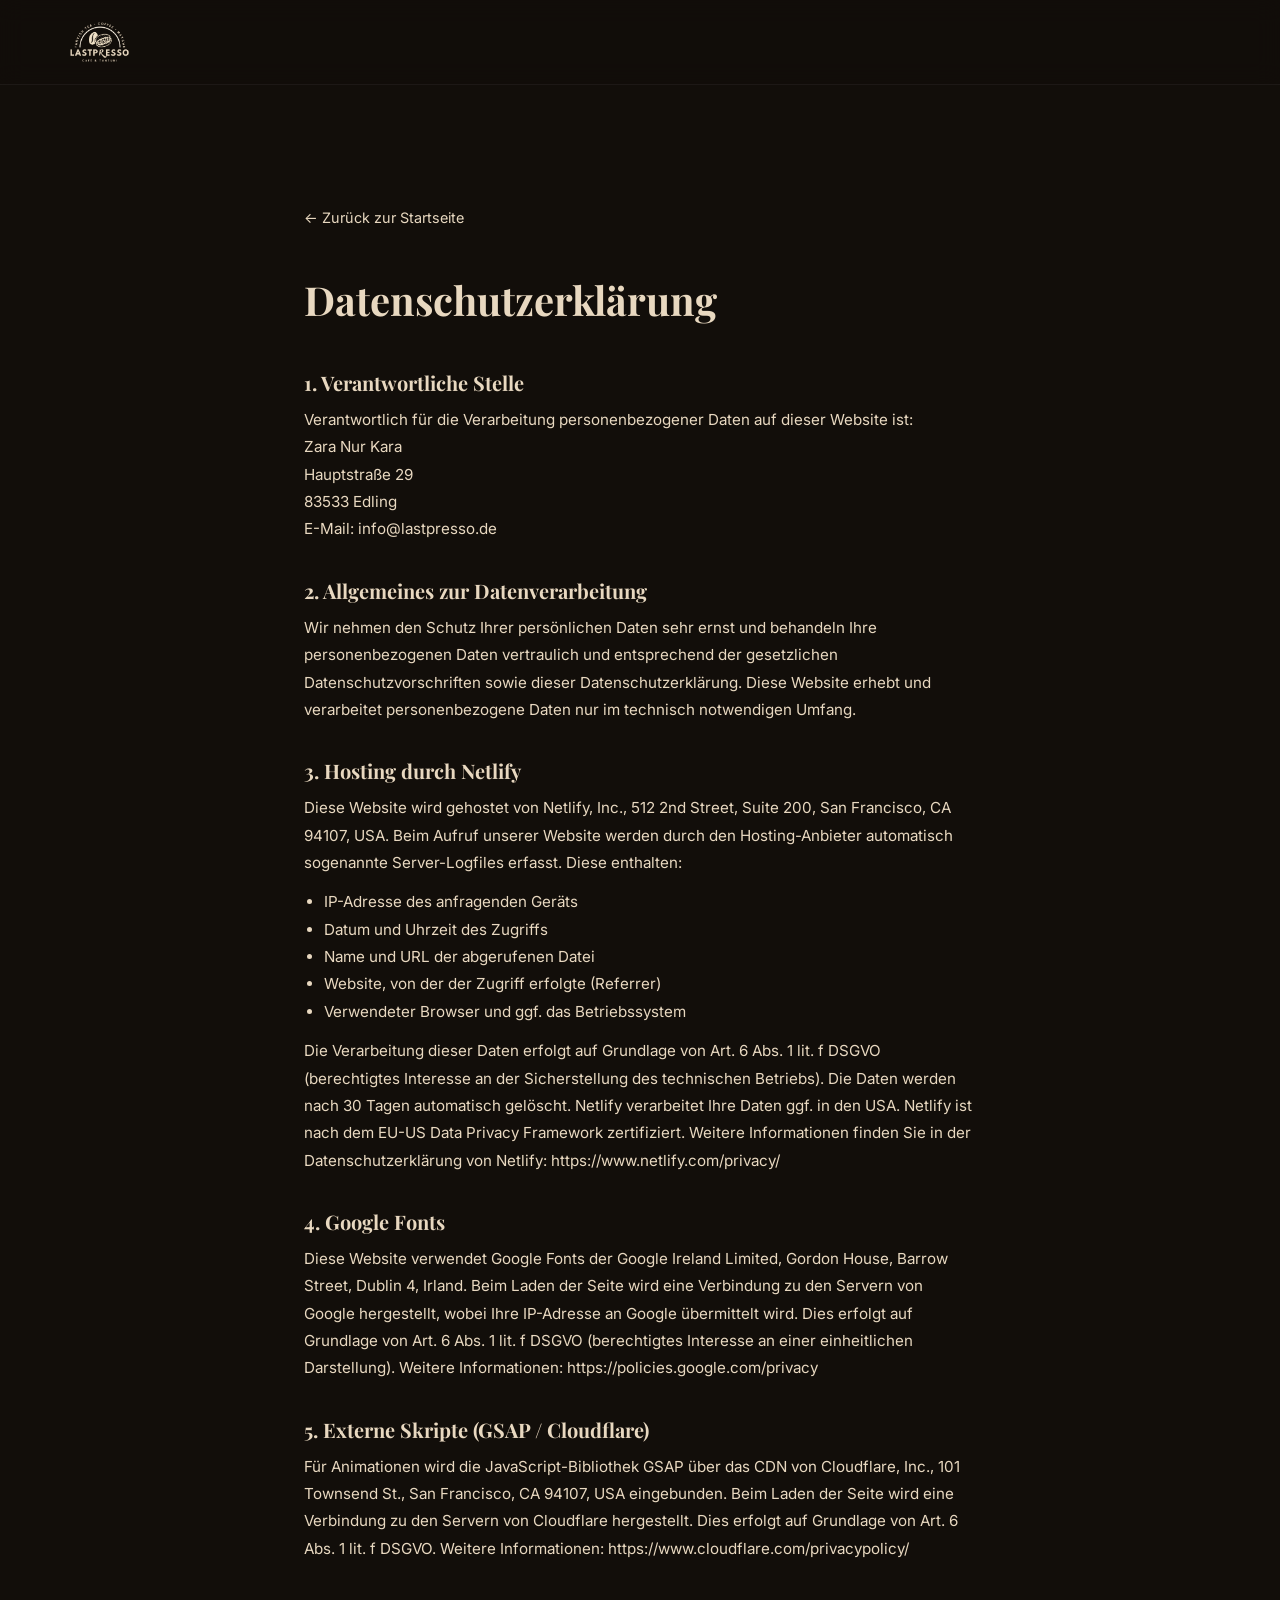
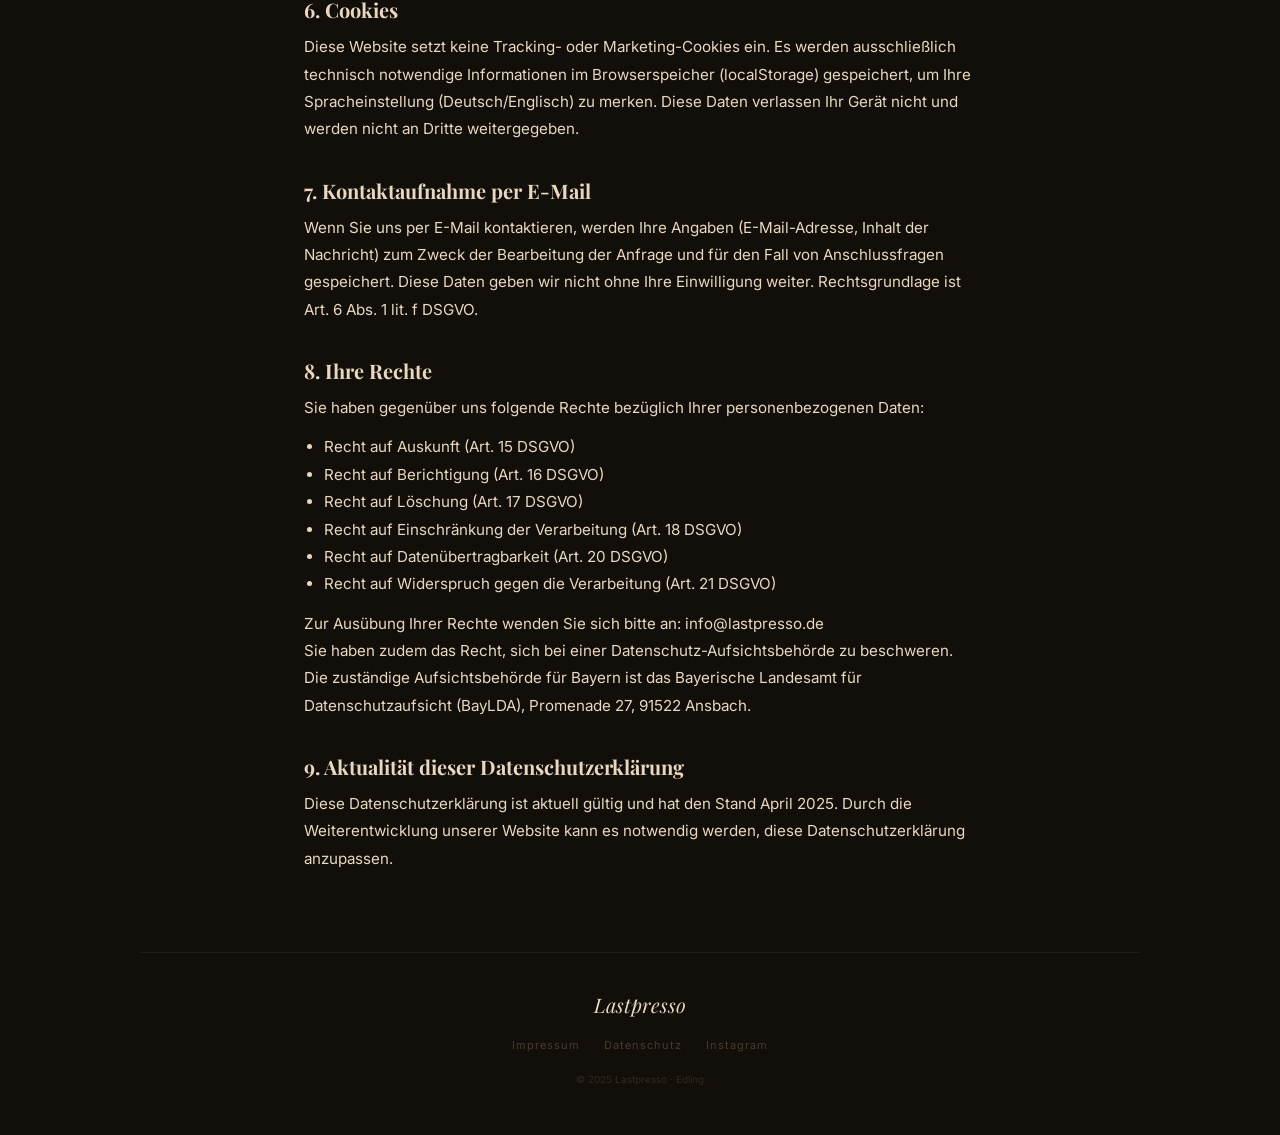
==== datenschutz.html @ 2979fe4c "feat: add Impressum and Datenschutz pages, fix footer links Adds legally required pages per § 5 TMG " ====
<!DOCTYPE html>
<html lang="de">
<head>
  <meta charset="UTF-8">
  <meta name="viewport" content="width=device-width, initial-scale=1.0">
  <meta name="robots" content="noindex, nofollow">
  <title>Datenschutz – Lastpresso</title>
  <link rel="icon" type="image/x-icon" href="assets/logo/favicon.ico">
  <link rel="preconnect" href="https://fonts.googleapis.com">
  <link rel="preconnect" href="https://fonts.gstatic.com" crossorigin>
  <link href="https://fonts.googleapis.com/css2?family=Playfair+Display:ital,wght@0,700;1,400;1,700&family=Inter:wght@400;500;600&display=swap" rel="stylesheet">
  <link rel="stylesheet" href="css/styles.css">
  <style>
    .legal-page {
      min-height: 100vh;
      padding: 120px 24px 80px;
      max-width: 720px;
      margin: 0 auto;
    }
    .legal-page h1 {
      font-family: 'Playfair Display', serif;
      font-size: 2.5rem;
      color: var(--color-cream);
      margin-bottom: 48px;
    }
    .legal-page h2 {
      font-family: 'Playfair Display', serif;
      font-size: 1.25rem;
      color: var(--color-cream);
      margin: 36px 0 12px;
    }
    .legal-page p,
    .legal-page address {
      font-family: 'Inter', sans-serif;
      font-size: 0.95rem;
      line-height: 1.8;
      color: var(--color-text-secondary);
      font-style: normal;
    }
    .legal-page ul {
      font-family: 'Inter', sans-serif;
      font-size: 0.95rem;
      line-height: 1.8;
      color: var(--color-text-secondary);
      padding-left: 20px;
      margin: 12px 0;
    }
    .legal-page a {
      color: var(--color-matcha);
      text-decoration: none;
    }
    .legal-page a:hover {
      text-decoration: underline;
    }
    .back-link {
      display: inline-block;
      margin-bottom: 48px;
      font-family: 'Inter', sans-serif;
      font-size: 0.9rem;
      color: var(--color-matcha);
      text-decoration: none;
    }
    .back-link:hover {
      text-decoration: underline;
    }
  </style>
</head>
<body>

  <nav class="nav" id="nav">
    <a class="nav-logo" href="index.html" aria-label="Lastpresso – Startseite">
      <img src="assets/logo/beige.png" alt="Lastpresso" class="nav-logo-img">
    </a>
  </nav>

  <main class="legal-page">
    <a class="back-link" href="index.html">← Zurück zur Startseite</a>

    <h1>Datenschutzerklärung</h1>

    <h2>1. Verantwortliche Stelle</h2>
    <p>Verantwortlich für die Verarbeitung personenbezogener Daten auf dieser Website ist:</p>
    <address>
      Zara Nur Kara<br>
      Hauptstraße 29<br>
      83533 Edling<br>
      E-Mail: <a href="mailto:info@lastpresso.de">info@lastpresso.de</a>
    </address>

    <h2>2. Allgemeines zur Datenverarbeitung</h2>
    <p>
      Wir nehmen den Schutz Ihrer persönlichen Daten sehr ernst und behandeln Ihre personenbezogenen
      Daten vertraulich und entsprechend der gesetzlichen Datenschutzvorschriften sowie dieser
      Datenschutzerklärung. Diese Website erhebt und verarbeitet personenbezogene Daten nur im
      technisch notwendigen Umfang.
    </p>

    <h2>3. Hosting durch Netlify</h2>
    <p>
      Diese Website wird gehostet von Netlify, Inc., 512 2nd Street, Suite 200, San Francisco,
      CA 94107, USA. Beim Aufruf unserer Website werden durch den Hosting-Anbieter automatisch
      sogenannte Server-Logfiles erfasst. Diese enthalten:
    </p>
    <ul>
      <li>IP-Adresse des anfragenden Geräts</li>
      <li>Datum und Uhrzeit des Zugriffs</li>
      <li>Name und URL der abgerufenen Datei</li>
      <li>Website, von der der Zugriff erfolgte (Referrer)</li>
      <li>Verwendeter Browser und ggf. das Betriebssystem</li>
    </ul>
    <p>
      Die Verarbeitung dieser Daten erfolgt auf Grundlage von Art. 6 Abs. 1 lit. f DSGVO
      (berechtigtes Interesse an der Sicherstellung des technischen Betriebs). Die Daten werden
      nach 30 Tagen automatisch gelöscht. Netlify verarbeitet Ihre Daten ggf. in den USA.
      Netlify ist nach dem EU-US Data Privacy Framework zertifiziert. Weitere Informationen
      finden Sie in der Datenschutzerklärung von Netlify:
      <a href="https://www.netlify.com/privacy/" target="_blank" rel="noopener noreferrer">https://www.netlify.com/privacy/</a>
    </p>

    <h2>4. Google Fonts</h2>
    <p>
      Diese Website verwendet Google Fonts der Google Ireland Limited, Gordon House, Barrow Street,
      Dublin 4, Irland. Beim Laden der Seite wird eine Verbindung zu den Servern von Google
      hergestellt, wobei Ihre IP-Adresse an Google übermittelt wird. Dies erfolgt auf Grundlage
      von Art. 6 Abs. 1 lit. f DSGVO (berechtigtes Interesse an einer einheitlichen Darstellung).
      Weitere Informationen: <a href="https://policies.google.com/privacy" target="_blank" rel="noopener noreferrer">https://policies.google.com/privacy</a>
    </p>

    <h2>5. Externe Skripte (GSAP / Cloudflare)</h2>
    <p>
      Für Animationen wird die JavaScript-Bibliothek GSAP über das CDN von Cloudflare, Inc.,
      101 Townsend St., San Francisco, CA 94107, USA eingebunden. Beim Laden der Seite wird
      eine Verbindung zu den Servern von Cloudflare hergestellt. Dies erfolgt auf Grundlage von
      Art. 6 Abs. 1 lit. f DSGVO. Weitere Informationen:
      <a href="https://www.cloudflare.com/privacypolicy/" target="_blank" rel="noopener noreferrer">https://www.cloudflare.com/privacypolicy/</a>
    </p>

    <h2>6. Cookies</h2>
    <p>
      Diese Website setzt keine Tracking- oder Marketing-Cookies ein. Es werden ausschließlich
      technisch notwendige Informationen im Browserspeicher (localStorage) gespeichert, um Ihre
      Spracheinstellung (Deutsch/Englisch) zu merken. Diese Daten verlassen Ihr Gerät nicht und
      werden nicht an Dritte weitergegeben.
    </p>

    <h2>7. Kontaktaufnahme per E-Mail</h2>
    <p>
      Wenn Sie uns per E-Mail kontaktieren, werden Ihre Angaben (E-Mail-Adresse, Inhalt der
      Nachricht) zum Zweck der Bearbeitung der Anfrage und für den Fall von Anschlussfragen
      gespeichert. Diese Daten geben wir nicht ohne Ihre Einwilligung weiter. Rechtsgrundlage
      ist Art. 6 Abs. 1 lit. f DSGVO.
    </p>

    <h2>8. Ihre Rechte</h2>
    <p>Sie haben gegenüber uns folgende Rechte bezüglich Ihrer personenbezogenen Daten:</p>
    <ul>
      <li>Recht auf Auskunft (Art. 15 DSGVO)</li>
      <li>Recht auf Berichtigung (Art. 16 DSGVO)</li>
      <li>Recht auf Löschung (Art. 17 DSGVO)</li>
      <li>Recht auf Einschränkung der Verarbeitung (Art. 18 DSGVO)</li>
      <li>Recht auf Datenübertragbarkeit (Art. 20 DSGVO)</li>
      <li>Recht auf Widerspruch gegen die Verarbeitung (Art. 21 DSGVO)</li>
    </ul>
    <p>
      Zur Ausübung Ihrer Rechte wenden Sie sich bitte an:
      <a href="mailto:info@lastpresso.de">info@lastpresso.de</a>
    </p>
    <p>
      Sie haben zudem das Recht, sich bei einer Datenschutz-Aufsichtsbehörde zu beschweren.
      Die zuständige Aufsichtsbehörde für Bayern ist das Bayerische Landesamt für Datenschutzaufsicht
      (BayLDA), Promenade 27, 91522 Ansbach.
    </p>

    <h2>9. Aktualität dieser Datenschutzerklärung</h2>
    <p>
      Diese Datenschutzerklärung ist aktuell gültig und hat den Stand April 2025. Durch die
      Weiterentwicklung unserer Website kann es notwendig werden, diese Datenschutzerklärung
      anzupassen.
    </p>
  </main>

  <footer class="footer">
    <p class="footer-logo">Lastpresso</p>
    <nav class="footer-links" aria-label="Footer Navigation">
      <a class="footer-link" href="impressum.html">Impressum</a>
      <a class="footer-link" href="datenschutz.html">Datenschutz</a>
      <a class="footer-link" href="https://instagram.com/cafelastpresso" target="_blank" rel="noopener">Instagram</a>
    </nav>
    <p class="footer-copy">© 2025 Lastpresso · Edling</p>
  </footer>

</body>
</html>
---- css/styles.css ----
/* ===== VARIABLES ===== */
:root {
  --bg: #120e0a;
  --surface: #1a1510;
  --surface-2: #221c16;
  --text-primary: #e8d8c0;
  --text-secondary: #a08878;
  --text-muted: #4a3a2a;
  --accent-green: #7ab060;
  --accent-pink: #c04060;
  --border: rgba(255, 255, 255, 0.05);
  --border-hover: rgba(255, 255, 255, 0.1);

  --font-serif: 'Playfair Display', Georgia, serif;
  --font-sans: 'Inter', system-ui, sans-serif;

  --radius-sm: 8px;
  --radius-md: 12px;
  --radius-lg: 16px;
  --radius-full: 9999px;

  --section-padding: 64px 20px;
  --max-width: 480px;
}

/* ===== RESET ===== */
*, *::before, *::after { box-sizing: border-box; margin: 0; padding: 0; }
html { scroll-behavior: smooth; }
body {
  font-family: var(--font-sans);
  background: var(--bg);
  color: var(--text-primary);
  line-height: 1.6;
  -webkit-font-smoothing: antialiased;
}
img { display: block; max-width: 100%; }
a { text-decoration: none; color: inherit; }
button { border: none; background: none; cursor: pointer; font: inherit; }

/* ===== TYPOGRAPHY ===== */
h1, h2 {
  font-family: var(--font-serif);
  font-weight: 700;
  line-height: 1.15;
}
em { font-style: italic; color: var(--accent-green); }

/* ===== PAGE WRAPPER ===== */
body > section,
body > footer {
  max-width: var(--max-width);
  margin-inline: auto;
  width: 100%;
}

/* ===== NAV ===== */
.nav {
  display: flex;
  justify-content: space-between;
  align-items: center;
  padding: 16px 20px;
  position: sticky;
  top: 0;
  z-index: 100;
  background: rgba(18, 14, 10, 0.85);
  backdrop-filter: blur(12px);
  -webkit-backdrop-filter: blur(12px);
  border-bottom: 1px solid var(--border);
  transition: background 0.3s;
}
.nav.scrolled { background: rgba(18, 14, 10, 0.97); }

.nav-logo {
  display: flex;
  align-items: center;
}

.nav-logo-img {
  height: 40px;
  width: auto;
  display: block;
}

.nav-right {
  display: flex;
  align-items: center;
  gap: 20px;
}

.nav-link {
  font-size: 12px;
  color: var(--text-muted);
  letter-spacing: 1px;
  transition: color 0.2s;
}
.nav-link:hover { color: var(--text-secondary); }

.lang-toggle {
  font-size: 11px;
  font-weight: 600;
  color: var(--accent-green);
  border: 1px solid rgba(122, 176, 96, 0.3);
  padding: 4px 10px;
  border-radius: var(--radius-full);
  letter-spacing: 1px;
  transition: background 0.2s;
}
.lang-toggle:hover { background: rgba(122, 176, 96, 0.1); }

/* ===== HERO ===== */
.hero {
  min-height: 100svh;
  display: flex;
  flex-direction: column;
  justify-content: center;
  padding: 80px 20px 48px;
  position: relative;
  overflow: hidden;
  max-width: var(--max-width);
  margin-inline: auto;
  width: 100%;
}

.hero-blob {
  position: absolute;
  border-radius: 50%;
  pointer-events: none;
}
.hero-blob--green {
  width: 320px;
  height: 320px;
  background: rgba(80, 130, 50, 0.18);
  filter: blur(70px);
  top: -80px;
  right: -80px;
}
.hero-blob--pink {
  width: 220px;
  height: 220px;
  background: rgba(200, 80, 100, 0.14);
  filter: blur(60px);
  bottom: 40px;
  left: -60px;
}

.hero-inner {
  display: flex;
  align-items: center;
  gap: 24px;
  position: relative;
  z-index: 1;
  min-height: 0;
}

.hero-text { flex: 1; }

.hero-eyebrow {
  display: flex;
  align-items: center;
  gap: 8px;
  font-size: 11px;
  color: var(--text-muted);
  letter-spacing: 1.5px;
  margin-bottom: 14px;
}
.eyebrow-dot {
  width: 6px;
  height: 6px;
  border-radius: 50%;
  background: var(--accent-green);
  flex-shrink: 0;
}

.hero-title {
  font-size: clamp(32px, 8vw, 46px);
  color: var(--text-primary);
  margin-bottom: 12px;
}

.hero-sub {
  font-size: 13px;
  color: var(--text-secondary);
  line-height: 1.7;
  margin-bottom: 24px;
  max-width: 220px;
}

.hero-cta {
  display: inline-flex;
  align-items: center;
  gap: 8px;
  padding: 11px 22px;
  border: 1px solid rgba(212, 184, 150, 0.3);
  border-radius: var(--radius-full);
  font-size: 12px;
  color: var(--text-primary);
  letter-spacing: 1px;
  background: rgba(212, 184, 150, 0.06);
  transition: background 0.2s, border-color 0.2s;
}
.hero-cta:hover {
  background: rgba(212, 184, 150, 0.12);
  border-color: rgba(212, 184, 150, 0.5);
}

/* Cup */
.cup-wrap {
  display: flex;
  flex-direction: column;
  align-items: center;
  gap: 8px;
  flex-shrink: 0;
}

.cup {
  width: 270px;
  height: 400px;
  position: relative;
  display: flex;
  align-items: center;
  justify-content: center;
  filter: drop-shadow(0 20px 40px rgba(0, 0, 0, 0.5));
}

.cup-img {
  width: 100%;
  height: 100%;
  object-fit: contain;
  will-change: transform;
  color: transparent; /* hide broken-image alt text */
}

.cup-fallback {
  position: absolute;
  inset: 0;
  background: linear-gradient(165deg, #2a3e1a 0%, #162010 100%);
  border-radius: 10px 10px 20px 20px;
  display: none;
  align-items: center;
  justify-content: center;
  border: 1px solid rgba(122, 176, 96, 0.12);
}
.cup-fallback-inner {
  width: 42px;
  height: 42px;
  border-radius: 50%;
  border: 1.5px solid rgba(212, 184, 150, 0.25);
  display: flex;
  align-items: center;
  justify-content: center;
  font-family: var(--font-serif);
  font-style: italic;
  font-size: 11px;
  color: rgba(212, 184, 150, 0.7);
}

.cup-hint {
  font-size: 9px;
  color: var(--text-muted);
  letter-spacing: 2px;
  text-align: center;
}

.hero-scroll-hint {
  display: flex;
  align-items: center;
  gap: 12px;
  font-size: 9px;
  color: var(--text-muted);
  letter-spacing: 2px;
  margin-top: 40px;
  position: relative;
  z-index: 1;
}
.scroll-line {
  flex: 1;
  height: 1px;
  background: var(--border);
}

/* ===== SHARED SECTION ===== */
.section {
  padding: var(--section-padding);
  border-top: 1px solid var(--border);
  max-width: var(--max-width);
  margin-inline: auto;
  width: 100%;
}

.section-label {
  font-size: 10px;
  letter-spacing: 3px;
  text-transform: uppercase;
  color: var(--accent-green);
  margin-bottom: 10px;
  display: flex;
  align-items: center;
  gap: 8px;
}
.section-label::before { content: '✦'; font-size: 7px; }

.section-title {
  font-size: clamp(24px, 6vw, 32px);
  color: var(--text-primary);
  margin-bottom: 16px;
}

.section-body {
  font-size: 14px;
  color: var(--text-secondary);
  line-height: 1.75;
}

/* ===== ABOUT ===== */
.about-grid {
  display: flex;
  flex-direction: column;
  gap: 12px;
  margin-top: 24px;
}

.about-stat {
  display: flex;
  align-items: center;
  gap: 16px;
  padding: 16px;
  background: var(--surface);
  border: 1px solid var(--border);
  border-radius: var(--radius-md);
  transition: border-color 0.2s;
}
.about-stat:hover { border-color: var(--border-hover); }

.stat-icon { font-size: 22px; flex-shrink: 0; }
.stat-num { font-size: 18px; font-weight: 600; color: var(--text-primary); }
.stat-label { font-size: 11px; color: var(--text-muted); margin-top: 2px; }

/* ===== MENU ===== */
.menu-card {
  margin-top: 24px;
  border: 1px solid rgba(122, 176, 96, 0.2);
  border-radius: var(--radius-lg);
  overflow: hidden;
  background: rgba(122, 176, 96, 0.04);
}

.menu-card-preview {
  height: 120px;
  background: linear-gradient(135deg, #1a2e10 0%, #2a1e14 100%);
  display: flex;
  align-items: center;
  justify-content: center;
  gap: 16px;
  padding: 16px;
}

.menu-page-thumb {
  width: 64px;
  height: 84px;
  background: rgba(255, 255, 255, 0.05);
  border-radius: 4px;
  border: 1px solid rgba(255, 255, 255, 0.08);
  display: flex;
  align-items: center;
  justify-content: center;
  font-size: 9px;
  color: var(--text-muted);
  text-align: center;
  line-height: 1.4;
}

.menu-card-body {
  padding: 16px 20px;
  display: flex;
  align-items: center;
  justify-content: space-between;
  gap: 12px;
}

.menu-card-title {
  font-size: 14px;
  font-weight: 600;
  color: var(--text-primary);
}
.menu-card-sub { font-size: 11px; color: var(--text-muted); margin-top: 2px; }

.menu-btn {
  padding: 10px 18px;
  background: var(--accent-green);
  border-radius: var(--radius-full);
  font-size: 12px;
  font-weight: 600;
  color: #0a1a06;
  white-space: nowrap;
  transition: opacity 0.2s;
  flex-shrink: 0;
}
.menu-btn:hover { opacity: 0.88; }

/* ===== SIGNATURE DRINKS ===== */
.drinks-grid {
  display: flex;
  flex-direction: column;
  gap: 12px;
  margin-top: 24px;
}

.drink-item {
  display: flex;
  align-items: center;
  gap: 16px;
  padding: 16px;
  background: var(--surface);
  border: 1px solid var(--border);
  border-radius: var(--radius-md);
  transition: border-color 0.2s;
}
.drink-item:hover { border-color: var(--border-hover); }

.drink-color {
  width: 44px;
  height: 44px;
  border-radius: 50%;
  flex-shrink: 0;
}
.drink-color--matcha { background: linear-gradient(135deg, #4a8a3a, #7ab060); }
.drink-color--strawberry { background: linear-gradient(135deg, #c04060, #e07090); }
.drink-color--brown { background: linear-gradient(135deg, #8a5a2a, #c4944a); }

.drink-name { font-size: 14px; font-weight: 600; color: var(--text-primary); }
.drink-desc { font-size: 11px; color: var(--text-muted); margin-top: 3px; }
.drink-price { margin-left: auto; font-size: 14px; color: var(--text-primary); font-weight: 500; flex-shrink: 0; }

/* ===== HOURS & LOCATION ===== */
.hours-grid {
  display: grid;
  grid-template-columns: 1fr 1fr;
  gap: 12px;
  margin-top: 24px;
}

.hours-card {
  padding: 18px 16px;
  background: var(--surface);
  border: 1px solid var(--border);
  border-radius: var(--radius-md);
}

.hours-day {
  font-size: 10px;
  color: var(--text-muted);
  letter-spacing: 1px;
  text-transform: uppercase;
  margin-bottom: 6px;
}
.hours-time {
  font-size: 16px;
  font-weight: 600;
  color: var(--text-primary);
}
.hours-card--closed {
  opacity: 0.5;
}
.hours-time--closed {
  font-size: 13px;
  font-weight: 400;
  color: var(--text-muted);
}

.map-container { margin-top: 20px; }
.map-iframe {
  width: 100%;
  height: 200px;
  border: none;
  border-radius: var(--radius-md);
  filter: grayscale(0.7) invert(0.9) hue-rotate(180deg);
}
.map-address {
  margin-top: 10px;
  font-size: 12px;
  color: var(--text-muted);
  text-align: center;
}

/* ===== TESTIMONIALS ===== */
.google-badge {
  margin-top: 24px;
  padding: 16px 20px;
  display: flex;
  align-items: center;
  justify-content: space-between;
  border: 1px solid var(--border);
  border-radius: var(--radius-md);
  background: var(--surface);
}

.google-rating {
  font-size: 22px;
  font-weight: 700;
  color: var(--text-primary);
}
.google-sub {
  font-size: 11px;
  color: var(--text-muted);
  margin-top: 2px;
}
.google-logo {
  font-size: 16px;
  font-weight: 700;
  letter-spacing: 0.5px;
}

.testimonials-grid {
  display: flex;
  flex-direction: column;
  gap: 14px;
  margin-top: 16px;
}

.testimonial-card {
  padding: 18px;
  background: var(--surface);
  border: 1px solid var(--border);
  border-radius: var(--radius-lg);
  transition: border-color 0.2s;
}
.testimonial-card:hover { border-color: var(--border-hover); }

.t-header {
  display: flex;
  align-items: center;
  gap: 12px;
  margin-bottom: 12px;
}

.t-avatar {
  width: 36px;
  height: 36px;
  border-radius: 50%;
  background: var(--avatar-bg, #4a5a3a);
  display: flex;
  align-items: center;
  justify-content: center;
  font-size: 14px;
  font-weight: 700;
  color: #fff;
  flex-shrink: 0;
}

.t-name { font-size: 13px; font-weight: 600; color: var(--text-primary); }
.t-stars { font-size: 11px; color: #f0a030; margin-top: 2px; }
.t-source { margin-left: auto; font-size: 10px; color: var(--text-muted); }
.t-time { font-size: 11px; color: var(--text-muted); margin-bottom: 6px; }

.t-text {
  font-size: 13px;
  color: var(--text-secondary);
  line-height: 1.65;
  font-style: italic;
}
.t-text::before { content: '"'; }
.t-text::after { content: '"'; }

/* ===== INSTAGRAM ===== */
.insta-grid {
  display: grid;
  grid-template-columns: repeat(3, 1fr);
  gap: 8px;
  margin-top: 24px;
}

.insta-item {
  display: block;
  aspect-ratio: 1;
  overflow: hidden;
  border-radius: var(--radius-md);
}

.insta-item img {
  width: 100%;
  height: 100%;
  object-fit: cover;
  transition: transform 0.3s ease;
}

.insta-item:hover img {
  transform: scale(1.04);
}

.insta-handle {
  display: block;
  margin-top: 16px;
  text-align: center;
  font-size: 13px;
  color: var(--text-muted);
  transition: color 0.2s;
}
.insta-handle:hover { color: var(--text-secondary); }

/* ===== FOOTER ===== */
.footer {
  padding: 36px 20px 48px;
  border-top: 1px solid var(--border);
  text-align: center;
  max-width: var(--max-width);
  margin-inline: auto;
  width: 100%;
}

.footer-logo {
  font-family: var(--font-serif);
  font-style: italic;
  font-size: 20px;
  color: var(--text-primary);
  margin-bottom: 16px;
}

.footer-links {
  display: flex;
  justify-content: center;
  gap: 24px;
  margin-bottom: 16px;
  flex-wrap: wrap;
}

.footer-link {
  font-size: 11px;
  color: var(--text-muted);
  letter-spacing: 1px;
  transition: color 0.2s;
}
.footer-link:hover { color: var(--text-secondary); }

.footer-copy {
  font-size: 10px;
  color: var(--text-muted);
  opacity: 0.6;
}

/* ===== RESPONSIVE ===== */

/* Tablet: 540px+ */
@media (min-width: 540px) {
  :root { --max-width: 540px; }

  .hero-title { font-size: 52px; }
  /* Cup bleibt bei Mobilgröße – Viewport zu schmal für Größenzunahme */
  .cup { width: 200px; height: 296px; }

  .about-grid { display: grid; grid-template-columns: 1fr 1fr; }
  .about-stat:last-child { grid-column: 1 / -1; }

  .testimonials-grid { display: grid; grid-template-columns: 1fr 1fr; }
  .testimonial-card:last-child { grid-column: 1 / -1; }
}

/* Tablet groß: 700px+ */
@media (min-width: 700px) {
  :root {
    --max-width: 680px;
    --section-padding: 72px 32px;
  }

  .nav { padding: 18px 32px; }

  .hero { padding: 100px 32px 60px; }
  .hero-title { font-size: 48px; }
  .cup { width: 260px; height: 385px; }
  .hero-inner { gap: 36px; }

  /* Drinks: 2 columns at tablet */
  .drinks-grid {
    display: grid;
    grid-template-columns: 1fr 1fr;
  }
}

/* Desktop: 900px+ */
@media (min-width: 900px) {
  :root {
    --max-width: 820px;
    --section-padding: 88px 48px;
  }

  .nav { padding: 20px 48px; }

  .hero {
    padding: 120px 48px 72px;
    min-height: 100svh;
  }
  .hero-title { font-size: 72px; }
  .hero-sub { font-size: 15px; max-width: 340px; }
  .cup { width: 310px; height: 459px; }
  .hero-inner { gap: 56px; }

  /* About: 3 columns */
  .about-grid { grid-template-columns: 1fr 1fr 1fr; }
  .about-stat:last-child { grid-column: auto; }

  /* Drinks: 3 per row */
  .drinks-grid {
    display: grid;
    grid-template-columns: 1fr 1fr 1fr;
  }

  /* Testimonials: 3 columns */
  .testimonials-grid { grid-template-columns: 1fr 1fr 1fr; }
  .testimonial-card:last-child { grid-column: auto; }

  /* Map taller */
  .map-iframe { height: 280px; }
}

/* Desktop groß: 1200px+ */
@media (min-width: 1200px) {
  :root {
    --max-width: 1000px;
    --section-padding: 100px 60px;
  }

  .nav { padding: 22px 60px; }

  .hero { padding: 140px 60px 80px; }
  .hero-title { font-size: 84px; }
  .cup { width: 420px; height: 622px; }
  .hero-inner { gap: 64px; }
}

/* Sehr kleines Gerät: max 360px */
@media (max-width: 360px) {
  .nav { padding: 14px; }
  .nav-right { gap: 12px; }
  .nav-link { display: none; }
  .hero { padding: 70px 14px 36px; }
  .hero-title { font-size: 28px; }
  .cup { width: 150px; height: 222px; }
}

/* Bewegungsreduktion */
@media (prefers-reduced-motion: reduce) {
  .cup-img { will-change: auto; }
  html { scroll-behavior: auto; }
}
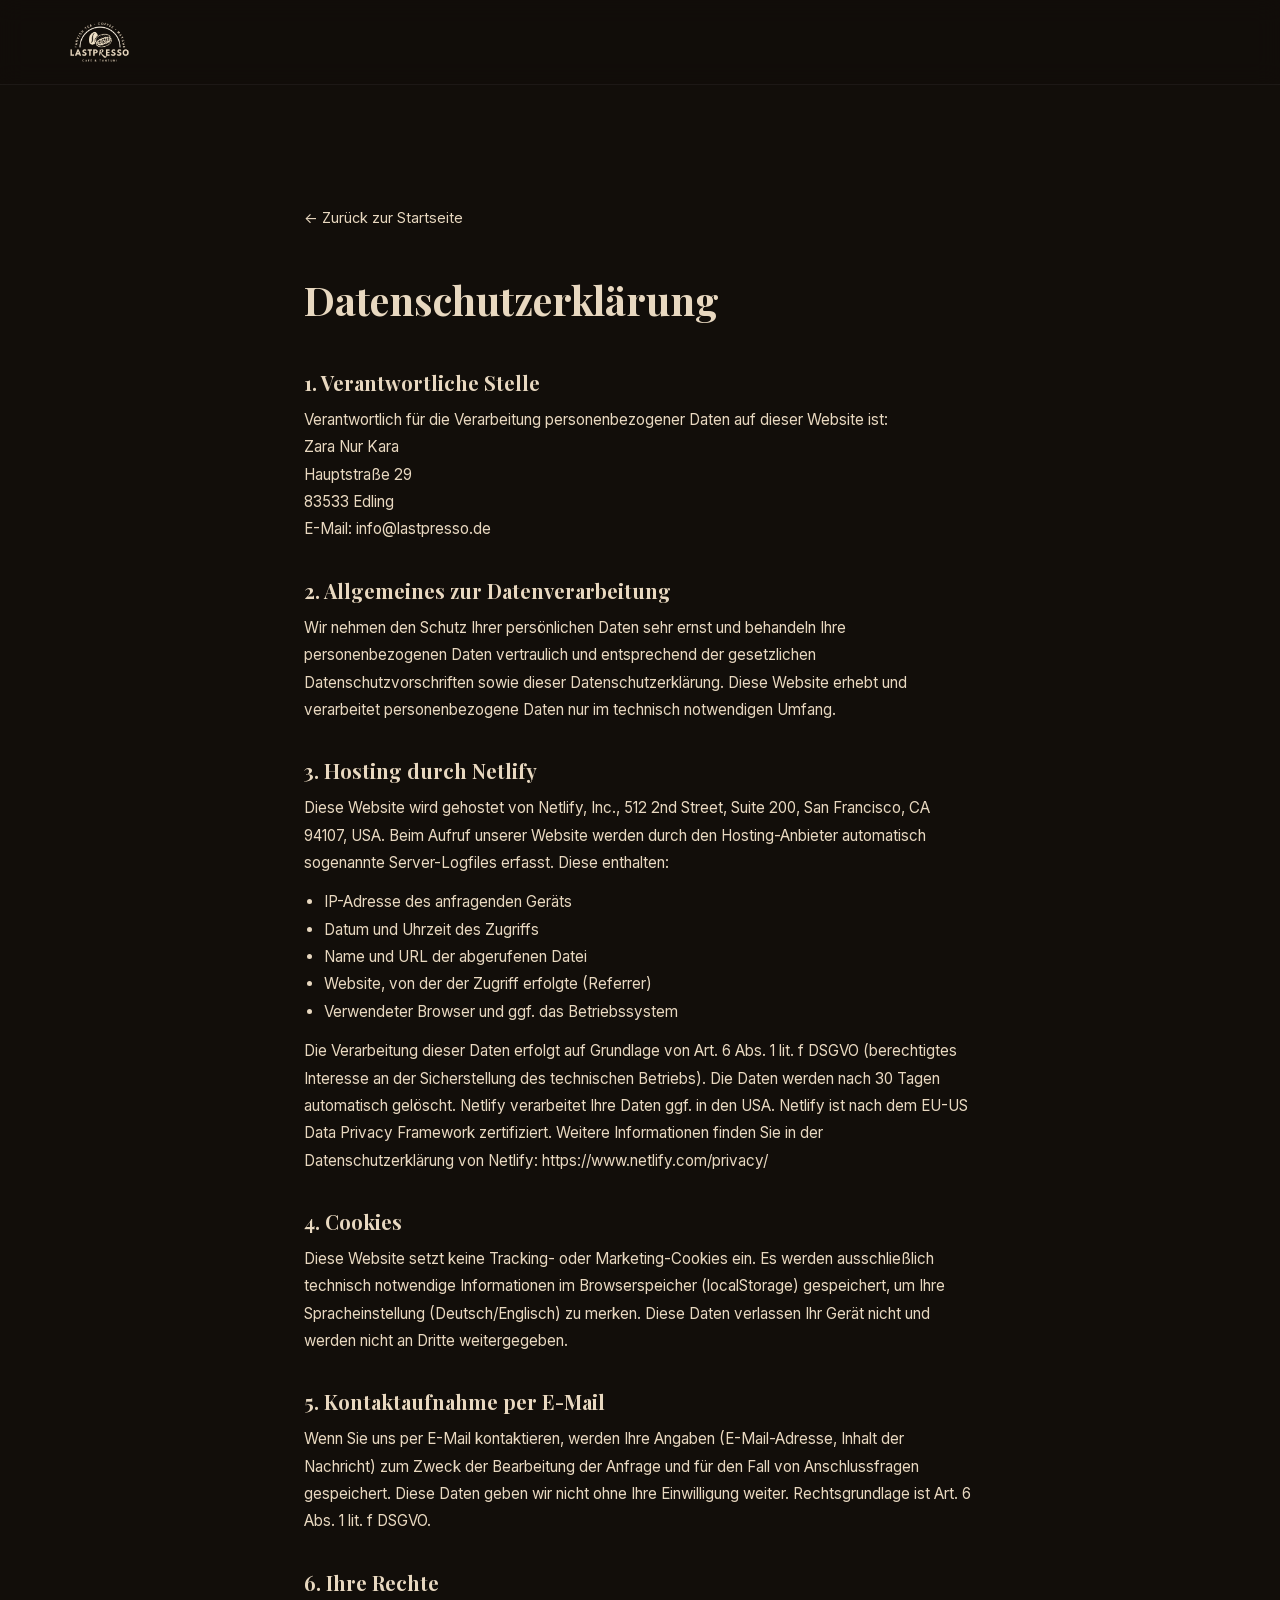
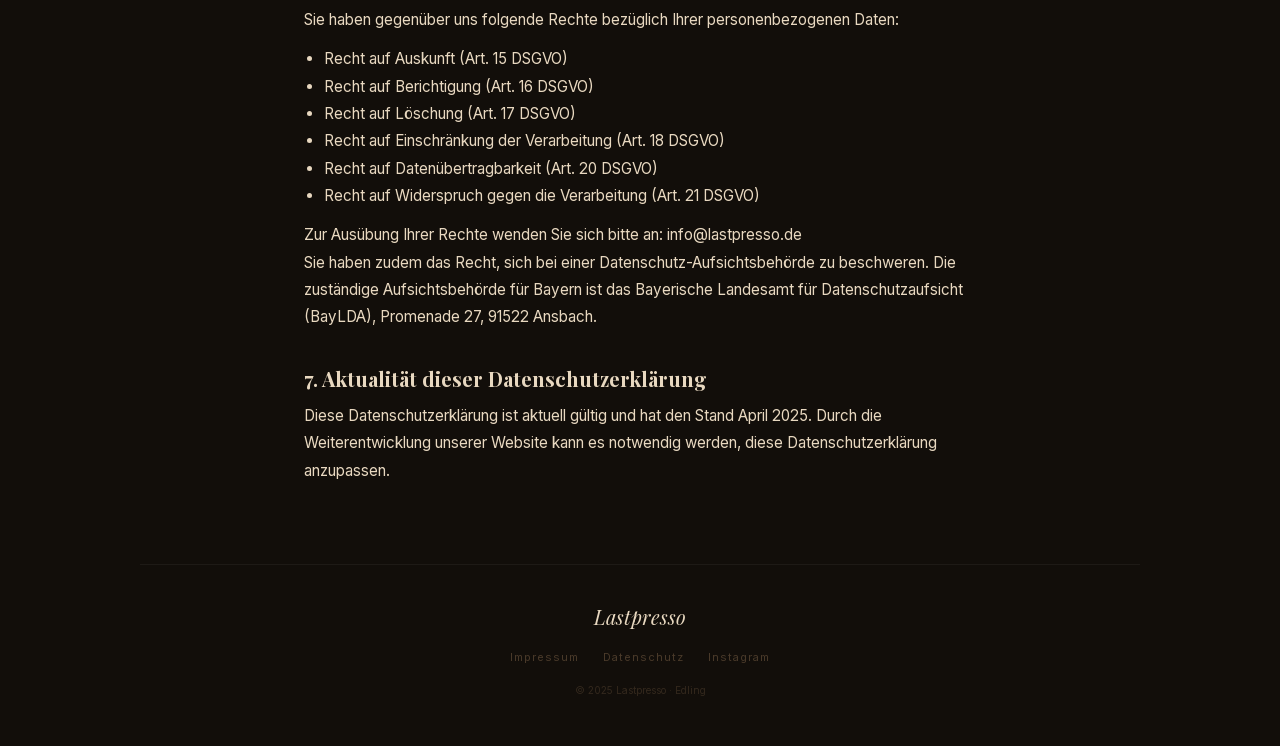
==== commit 8e296225: "feat: self-host fonts and GSAP to eliminate external requests Downloads Inter, Playfair Display, and" ====
--- a/datenschutz.html
+++ b/datenschutz.html
@@ -6,9 +6,6 @@
   <meta name="robots" content="noindex, nofollow">
   <title>Datenschutz – Lastpresso</title>
   <link rel="icon" type="image/x-icon" href="assets/logo/favicon.ico">
-  <link rel="preconnect" href="https://fonts.googleapis.com">
-  <link rel="preconnect" href="https://fonts.gstatic.com" crossorigin>
-  <link href="https://fonts.googleapis.com/css2?family=Playfair+Display:ital,wght@0,700;1,400;1,700&family=Inter:wght@400;500;600&display=swap" rel="stylesheet">
   <link rel="stylesheet" href="css/styles.css">
   <style>
     .legal-page {
@@ -117,25 +114,7 @@
       <a href="https://www.netlify.com/privacy/" target="_blank" rel="noopener noreferrer">https://www.netlify.com/privacy/</a>
     </p>
 
-    <h2>4. Google Fonts</h2>
-    <p>
-      Diese Website verwendet Google Fonts der Google Ireland Limited, Gordon House, Barrow Street,
-      Dublin 4, Irland. Beim Laden der Seite wird eine Verbindung zu den Servern von Google
-      hergestellt, wobei Ihre IP-Adresse an Google übermittelt wird. Dies erfolgt auf Grundlage
-      von Art. 6 Abs. 1 lit. f DSGVO (berechtigtes Interesse an einer einheitlichen Darstellung).
-      Weitere Informationen: <a href="https://policies.google.com/privacy" target="_blank" rel="noopener noreferrer">https://policies.google.com/privacy</a>
-    </p>
-
-    <h2>5. Externe Skripte (GSAP / Cloudflare)</h2>
-    <p>
-      Für Animationen wird die JavaScript-Bibliothek GSAP über das CDN von Cloudflare, Inc.,
-      101 Townsend St., San Francisco, CA 94107, USA eingebunden. Beim Laden der Seite wird
-      eine Verbindung zu den Servern von Cloudflare hergestellt. Dies erfolgt auf Grundlage von
-      Art. 6 Abs. 1 lit. f DSGVO. Weitere Informationen:
-      <a href="https://www.cloudflare.com/privacypolicy/" target="_blank" rel="noopener noreferrer">https://www.cloudflare.com/privacypolicy/</a>
-    </p>
-
-    <h2>6. Cookies</h2>
+    <h2>4. Cookies</h2>
     <p>
       Diese Website setzt keine Tracking- oder Marketing-Cookies ein. Es werden ausschließlich
       technisch notwendige Informationen im Browserspeicher (localStorage) gespeichert, um Ihre
@@ -143,7 +122,7 @@
       werden nicht an Dritte weitergegeben.
     </p>
 
-    <h2>7. Kontaktaufnahme per E-Mail</h2>
+    <h2>5. Kontaktaufnahme per E-Mail</h2>
     <p>
       Wenn Sie uns per E-Mail kontaktieren, werden Ihre Angaben (E-Mail-Adresse, Inhalt der
       Nachricht) zum Zweck der Bearbeitung der Anfrage und für den Fall von Anschlussfragen
@@ -151,7 +130,7 @@
       ist Art. 6 Abs. 1 lit. f DSGVO.
     </p>
 
-    <h2>8. Ihre Rechte</h2>
+    <h2>6. Ihre Rechte</h2>
     <p>Sie haben gegenüber uns folgende Rechte bezüglich Ihrer personenbezogenen Daten:</p>
     <ul>
       <li>Recht auf Auskunft (Art. 15 DSGVO)</li>
@@ -171,7 +150,7 @@
       (BayLDA), Promenade 27, 91522 Ansbach.
     </p>
 
-    <h2>9. Aktualität dieser Datenschutzerklärung</h2>
+    <h2>7. Aktualität dieser Datenschutzerklärung</h2>
     <p>
       Diese Datenschutzerklärung ist aktuell gültig und hat den Stand April 2025. Durch die
       Weiterentwicklung unserer Website kann es notwendig werden, diese Datenschutzerklärung
--- a/css/styles.css
+++ b/css/styles.css
@@ -1,3 +1,28 @@
+/* ===== LOCAL FONTS ===== */
+@font-face {
+  font-family: 'Inter';
+  font-style: normal;
+  font-weight: 400 600;
+  font-display: swap;
+  src: url('../assets/fonts/inter.woff2') format('woff2');
+}
+
+@font-face {
+  font-family: 'Playfair Display';
+  font-style: italic;
+  font-weight: 400 700;
+  font-display: swap;
+  src: url('../assets/fonts/playfair-display-italic.woff2') format('woff2');
+}
+
+@font-face {
+  font-family: 'Playfair Display';
+  font-style: normal;
+  font-weight: 700;
+  font-display: swap;
+  src: url('../assets/fonts/playfair-display-700.woff') format('woff');
+}
+
 /* ===== VARIABLES ===== */
 :root {
   --bg: #120e0a;
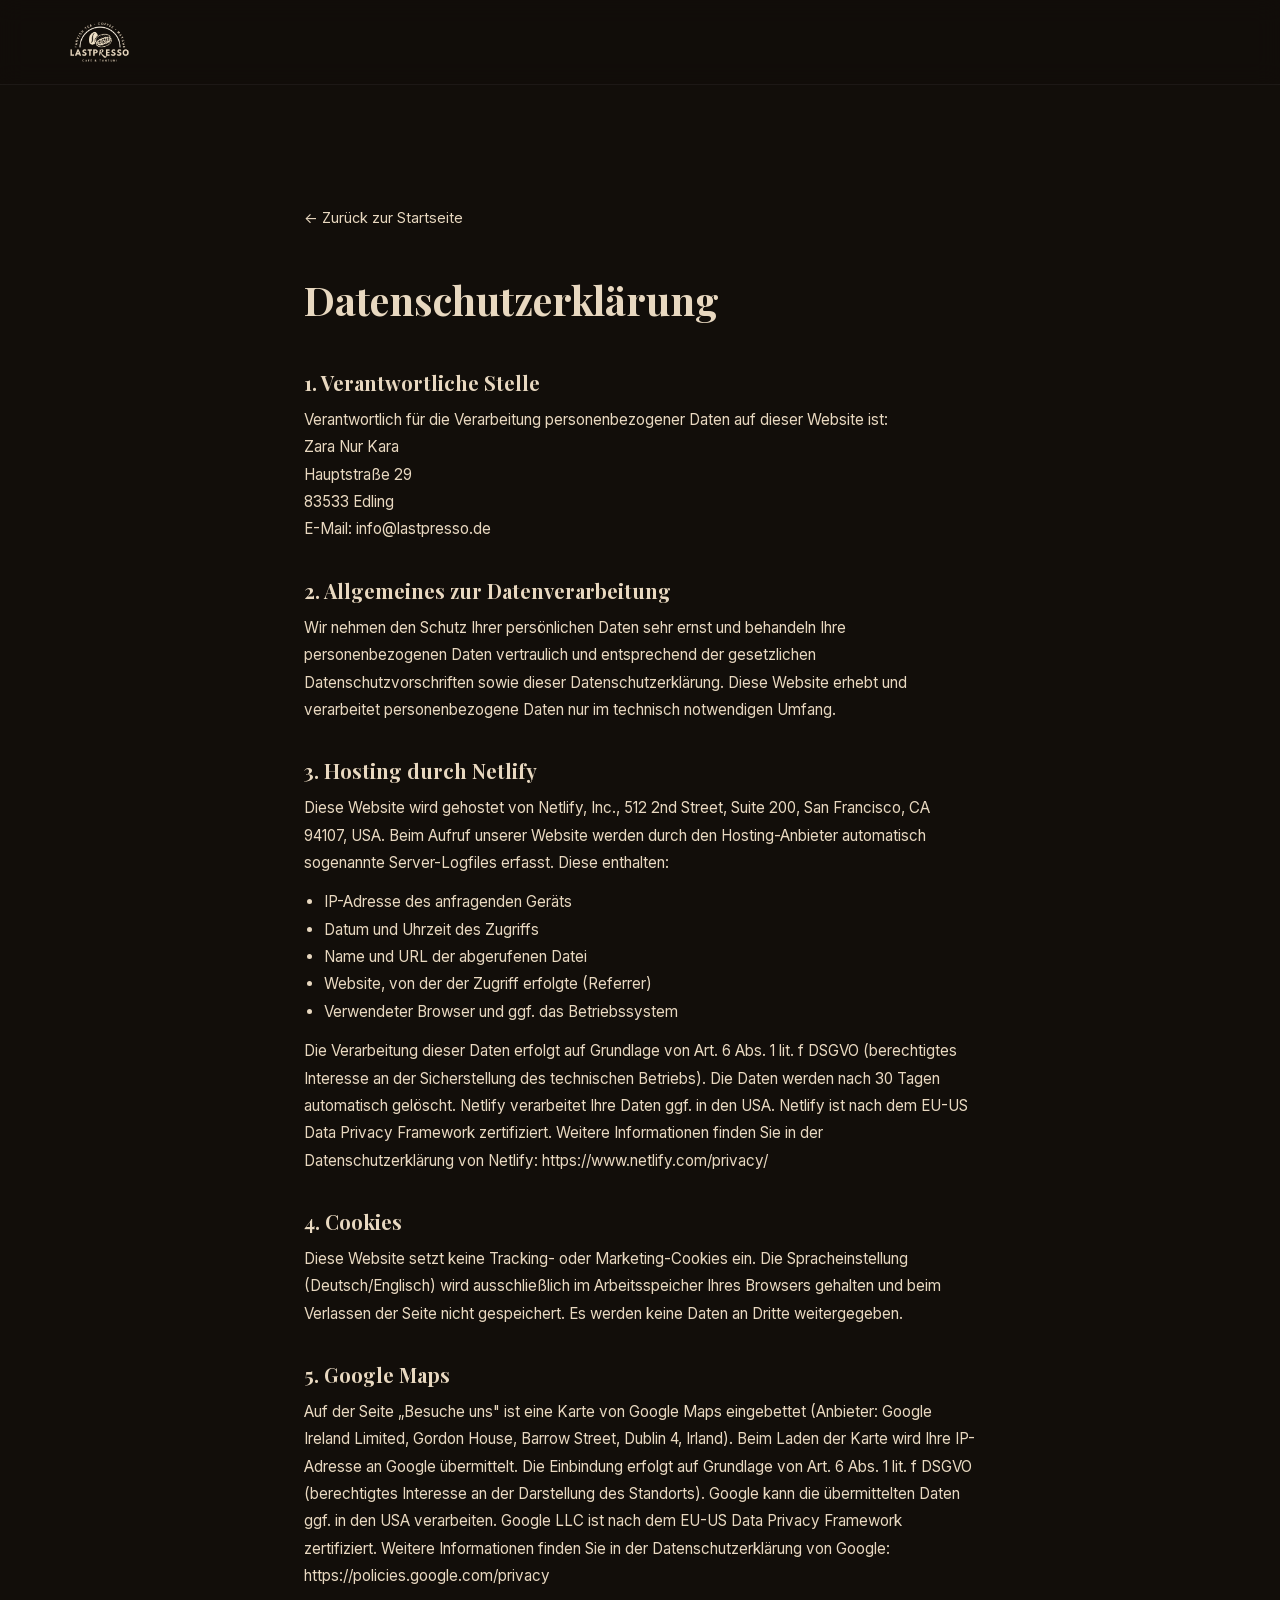
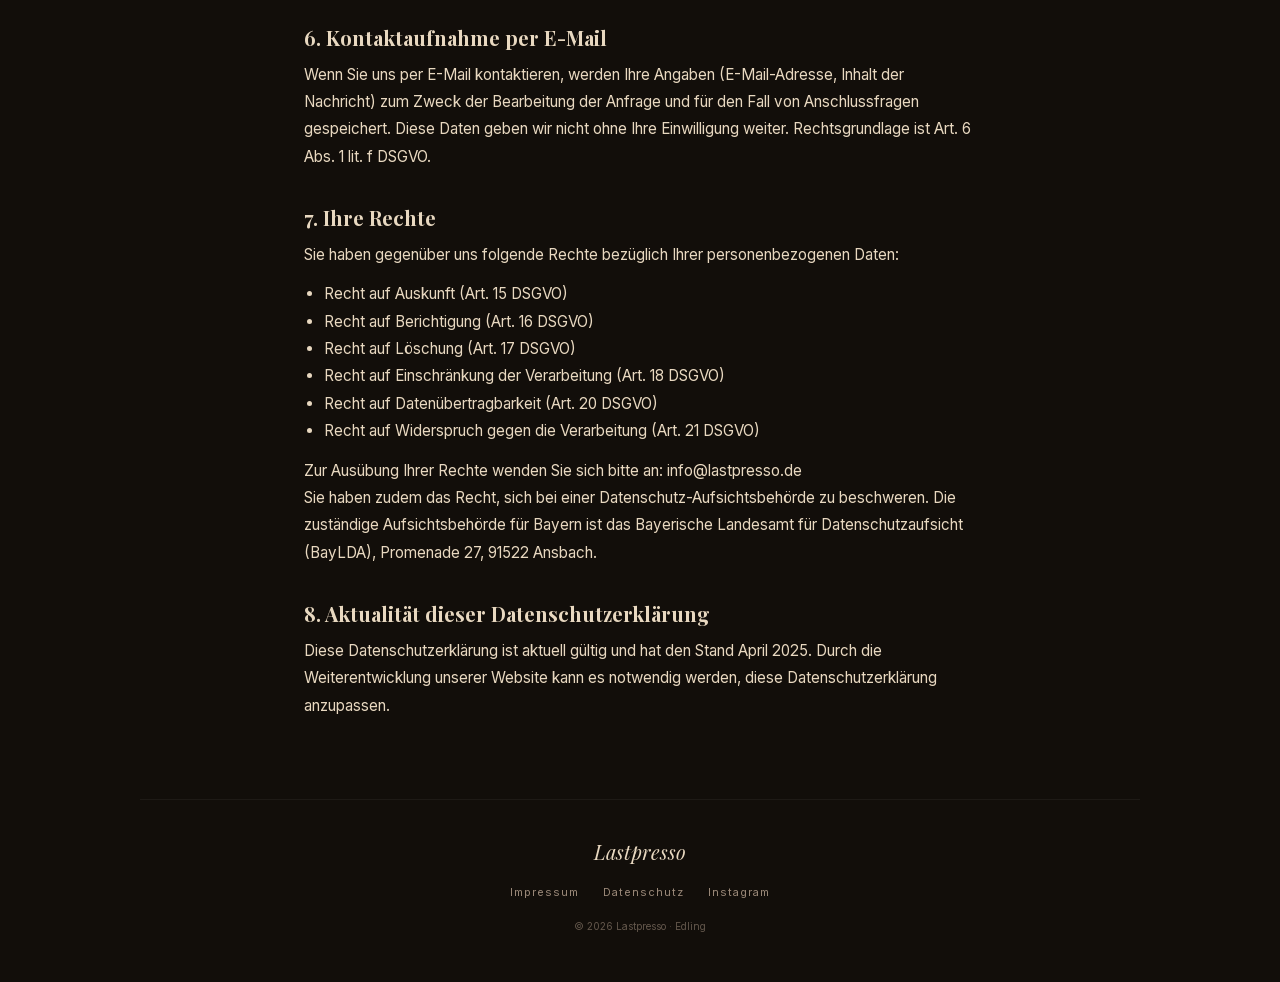
==== commit 0325e066: "fix: technical and legal audit corrections - favicon: reference existing beige.png instead of missin" ====
--- a/datenschutz.html
+++ b/datenschutz.html
@@ -5,7 +5,7 @@
   <meta name="viewport" content="width=device-width, initial-scale=1.0">
   <meta name="robots" content="noindex, nofollow">
   <title>Datenschutz – Lastpresso</title>
-  <link rel="icon" type="image/x-icon" href="assets/logo/favicon.ico">
+  <link rel="icon" type="image/png" href="assets/logo/beige.png">
   <link rel="stylesheet" href="css/styles.css">
   <style>
     .legal-page {
@@ -116,13 +116,24 @@
 
     <h2>4. Cookies</h2>
     <p>
-      Diese Website setzt keine Tracking- oder Marketing-Cookies ein. Es werden ausschließlich
-      technisch notwendige Informationen im Browserspeicher (localStorage) gespeichert, um Ihre
-      Spracheinstellung (Deutsch/Englisch) zu merken. Diese Daten verlassen Ihr Gerät nicht und
-      werden nicht an Dritte weitergegeben.
+      Diese Website setzt keine Tracking- oder Marketing-Cookies ein. Die Spracheinstellung
+      (Deutsch/Englisch) wird ausschließlich im Arbeitsspeicher Ihres Browsers gehalten und
+      beim Verlassen der Seite nicht gespeichert. Es werden keine Daten an Dritte weitergegeben.
     </p>
 
-    <h2>5. Kontaktaufnahme per E-Mail</h2>
+    <h2>5. Google Maps</h2>
+    <p>
+      Auf der Seite „Besuche uns" ist eine Karte von Google Maps eingebettet (Anbieter: Google
+      Ireland Limited, Gordon House, Barrow Street, Dublin 4, Irland). Beim Laden der Karte
+      wird Ihre IP-Adresse an Google übermittelt. Die Einbindung erfolgt auf Grundlage von
+      Art. 6 Abs. 1 lit. f DSGVO (berechtigtes Interesse an der Darstellung des Standorts).
+      Google kann die übermittelten Daten ggf. in den USA verarbeiten. Google LLC ist nach dem
+      EU-US Data Privacy Framework zertifiziert. Weitere Informationen finden Sie in der
+      Datenschutzerklärung von Google:
+      <a href="https://policies.google.com/privacy" target="_blank" rel="noopener noreferrer">https://policies.google.com/privacy</a>
+    </p>
+
+    <h2>6. Kontaktaufnahme per E-Mail</h2>
     <p>
       Wenn Sie uns per E-Mail kontaktieren, werden Ihre Angaben (E-Mail-Adresse, Inhalt der
       Nachricht) zum Zweck der Bearbeitung der Anfrage und für den Fall von Anschlussfragen
@@ -130,7 +141,7 @@
       ist Art. 6 Abs. 1 lit. f DSGVO.
     </p>
 
-    <h2>6. Ihre Rechte</h2>
+    <h2>7. Ihre Rechte</h2>
     <p>Sie haben gegenüber uns folgende Rechte bezüglich Ihrer personenbezogenen Daten:</p>
     <ul>
       <li>Recht auf Auskunft (Art. 15 DSGVO)</li>
@@ -150,7 +161,7 @@
       (BayLDA), Promenade 27, 91522 Ansbach.
     </p>
 
-    <h2>7. Aktualität dieser Datenschutzerklärung</h2>
+    <h2>8. Aktualität dieser Datenschutzerklärung</h2>
     <p>
       Diese Datenschutzerklärung ist aktuell gültig und hat den Stand April 2025. Durch die
       Weiterentwicklung unserer Website kann es notwendig werden, diese Datenschutzerklärung
@@ -165,7 +176,7 @@
       <a class="footer-link" href="datenschutz.html">Datenschutz</a>
       <a class="footer-link" href="https://instagram.com/cafelastpresso" target="_blank" rel="noopener">Instagram</a>
     </nav>
-    <p class="footer-copy">© 2025 Lastpresso · Edling</p>
+    <p class="footer-copy">© 2026 Lastpresso · Edling</p>
   </footer>
 
 </body>
--- a/css/styles.css
+++ b/css/styles.css
@@ -30,7 +30,7 @@
   --surface-2: #221c16;
   --text-primary: #e8d8c0;
   --text-secondary: #a08878;
-  --text-muted: #4a3a2a;
+  --text-muted: #9a8878;
   --accent-green: #7ab060;
   --accent-pink: #c04060;
   --border: rgba(255, 255, 255, 0.05);
@@ -138,7 +138,7 @@
   display: flex;
   flex-direction: column;
   justify-content: center;
-  padding: 80px 20px 48px;
+  padding: 48px 20px 48px;
   position: relative;
   overflow: hidden;
   max-width: var(--max-width);
@@ -177,7 +177,7 @@
   min-height: 0;
 }
 
-.hero-text { flex: 1; }
+.hero-text { flex: 1; position: relative; z-index: 1; }
 
 .hero-eyebrow {
   display: flex;
@@ -234,12 +234,19 @@
   flex-direction: column;
   align-items: center;
   gap: 8px;
-  flex-shrink: 0;
+  /* Mobile: absolut im Hintergrund */
+  position: absolute;
+  right: -40px;
+  top: 50%;
+  transform: translateY(-50%);
+  opacity: 0.18;
+  pointer-events: none;
+  z-index: 0;
 }
 
 .cup {
-  width: 270px;
-  height: 400px;
+  width: 320px;
+  height: 475px;
   position: relative;
   display: flex;
   align-items: center;
@@ -280,6 +287,7 @@
 }
 
 .cup-hint {
+  display: none; /* versteckt auf Mobile (Cup ist im Hintergrund) */
   font-size: 9px;
   color: var(--text-muted);
   letter-spacing: 2px;
@@ -382,16 +390,16 @@
 .menu-page-thumb {
   width: 64px;
   height: 84px;
-  background: rgba(255, 255, 255, 0.05);
   border-radius: 4px;
   border: 1px solid rgba(255, 255, 255, 0.08);
-  display: flex;
-  align-items: center;
-  justify-content: center;
-  font-size: 9px;
-  color: var(--text-muted);
-  text-align: center;
-  line-height: 1.4;
+  overflow: hidden;
+}
+
+.menu-page-thumb img {
+  width: 100%;
+  height: 100%;
+  object-fit: cover;
+  display: block;
 }
 
 .menu-card-body {
@@ -451,8 +459,10 @@
 .drink-color--matcha { background: linear-gradient(135deg, #4a8a3a, #7ab060); }
 .drink-color--strawberry { background: linear-gradient(135deg, #c04060, #e07090); }
 .drink-color--brown { background: linear-gradient(135deg, #8a5a2a, #c4944a); }
+.drink-color--caramel { background: linear-gradient(135deg, #b06010, #e0a040); }
 
 .drink-name { font-size: 14px; font-weight: 600; color: var(--text-primary); }
+.drink-size { display: inline-block; font-size: 10px; font-weight: 700; color: var(--bg); background: var(--text-muted); border-radius: 3px; padding: 1px 5px; margin-left: 4px; vertical-align: middle; letter-spacing: 0.05em; }
 .drink-desc { font-size: 11px; color: var(--text-muted); margin-top: 3px; }
 .drink-price { margin-left: auto; font-size: 14px; color: var(--text-primary); font-weight: 500; flex-shrink: 0; }
 
@@ -484,12 +494,14 @@
   color: var(--text-primary);
 }
 .hours-card--closed {
-  opacity: 0.5;
+  opacity: 1;
+  grid-column: 1 / -1;
+  text-align: center;
 }
 .hours-time--closed {
-  font-size: 13px;
-  font-weight: 400;
-  color: var(--text-muted);
+  font-size: 18px;
+  font-weight: 600;
+  color: var(--text-primary);
 }
 
 .map-container { margin-top: 20px; }
@@ -669,8 +681,7 @@
   :root { --max-width: 540px; }
 
   .hero-title { font-size: 52px; }
-  /* Cup bleibt bei Mobilgröße – Viewport zu schmal für Größenzunahme */
-  .cup { width: 200px; height: 296px; }
+  .cup { width: 360px; height: 534px; }
 
   .about-grid { display: grid; grid-template-columns: 1fr 1fr; }
   .about-stat:last-child { grid-column: 1 / -1; }
@@ -688,10 +699,22 @@
 
   .nav { padding: 18px 32px; }
 
-  .hero { padding: 100px 32px 60px; }
+  .hero { padding: 64px 32px 60px; }
   .hero-title { font-size: 48px; }
+  .hero-inner { gap: 36px; }
+
+  /* Ab 700px: Cup wieder im normalen Layout-Fluss */
+  .cup-wrap {
+    position: relative;
+    right: auto;
+    top: auto;
+    transform: none;
+    opacity: 1;
+    pointer-events: auto;
+    flex-shrink: 0;
+  }
   .cup { width: 260px; height: 385px; }
-  .hero-inner { gap: 36px; }
+  .cup-hint { display: block; }
 
   /* Drinks: 2 columns at tablet */
   .drinks-grid {
@@ -710,7 +733,7 @@
   .nav { padding: 20px 48px; }
 
   .hero {
-    padding: 120px 48px 72px;
+    padding: 80px 48px 72px;
     min-height: 100svh;
   }
   .hero-title { font-size: 72px; }
@@ -745,7 +768,7 @@
 
   .nav { padding: 22px 60px; }
 
-  .hero { padding: 140px 60px 80px; }
+  .hero { padding: 88px 60px 80px; }
   .hero-title { font-size: 84px; }
   .cup { width: 420px; height: 622px; }
   .hero-inner { gap: 64px; }
@@ -756,7 +779,7 @@
   .nav { padding: 14px; }
   .nav-right { gap: 12px; }
   .nav-link { display: none; }
-  .hero { padding: 70px 14px 36px; }
+  .hero { padding: 40px 14px 36px; }
   .hero-title { font-size: 28px; }
   .cup { width: 150px; height: 222px; }
 }
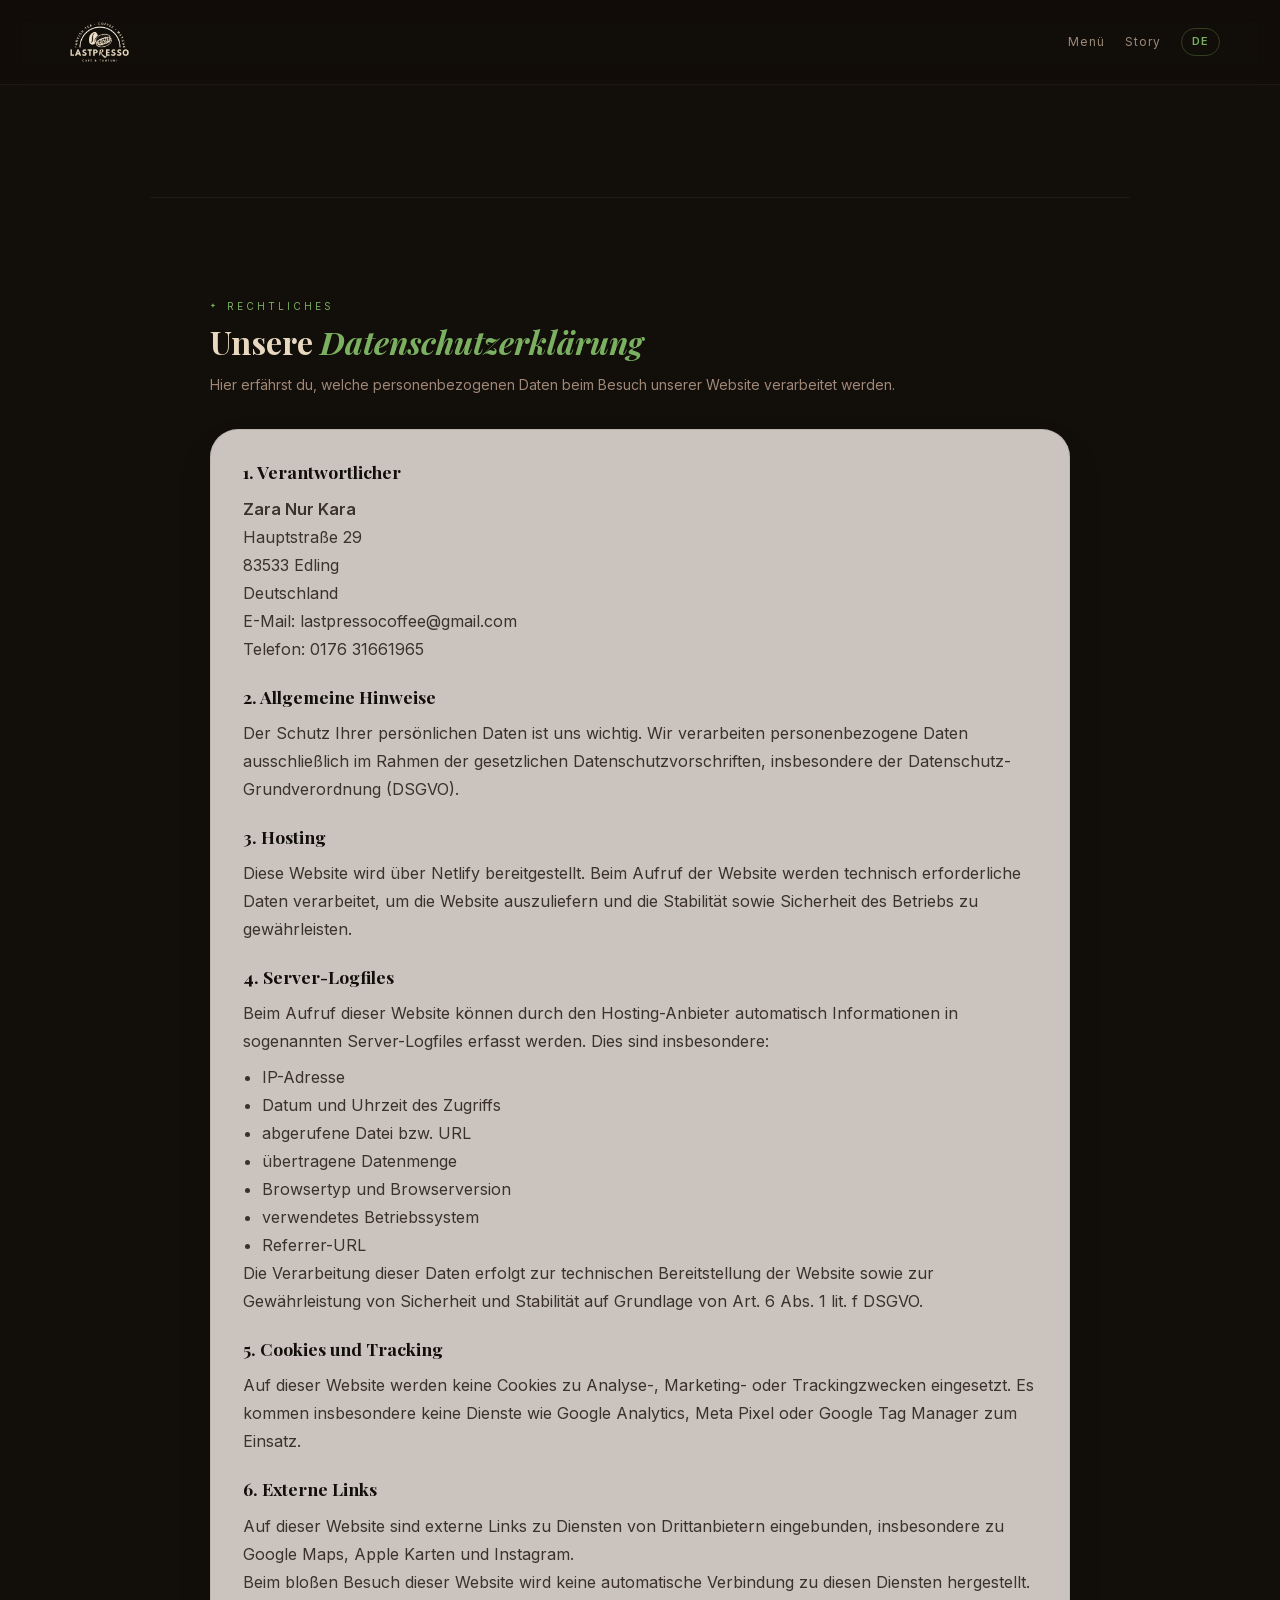
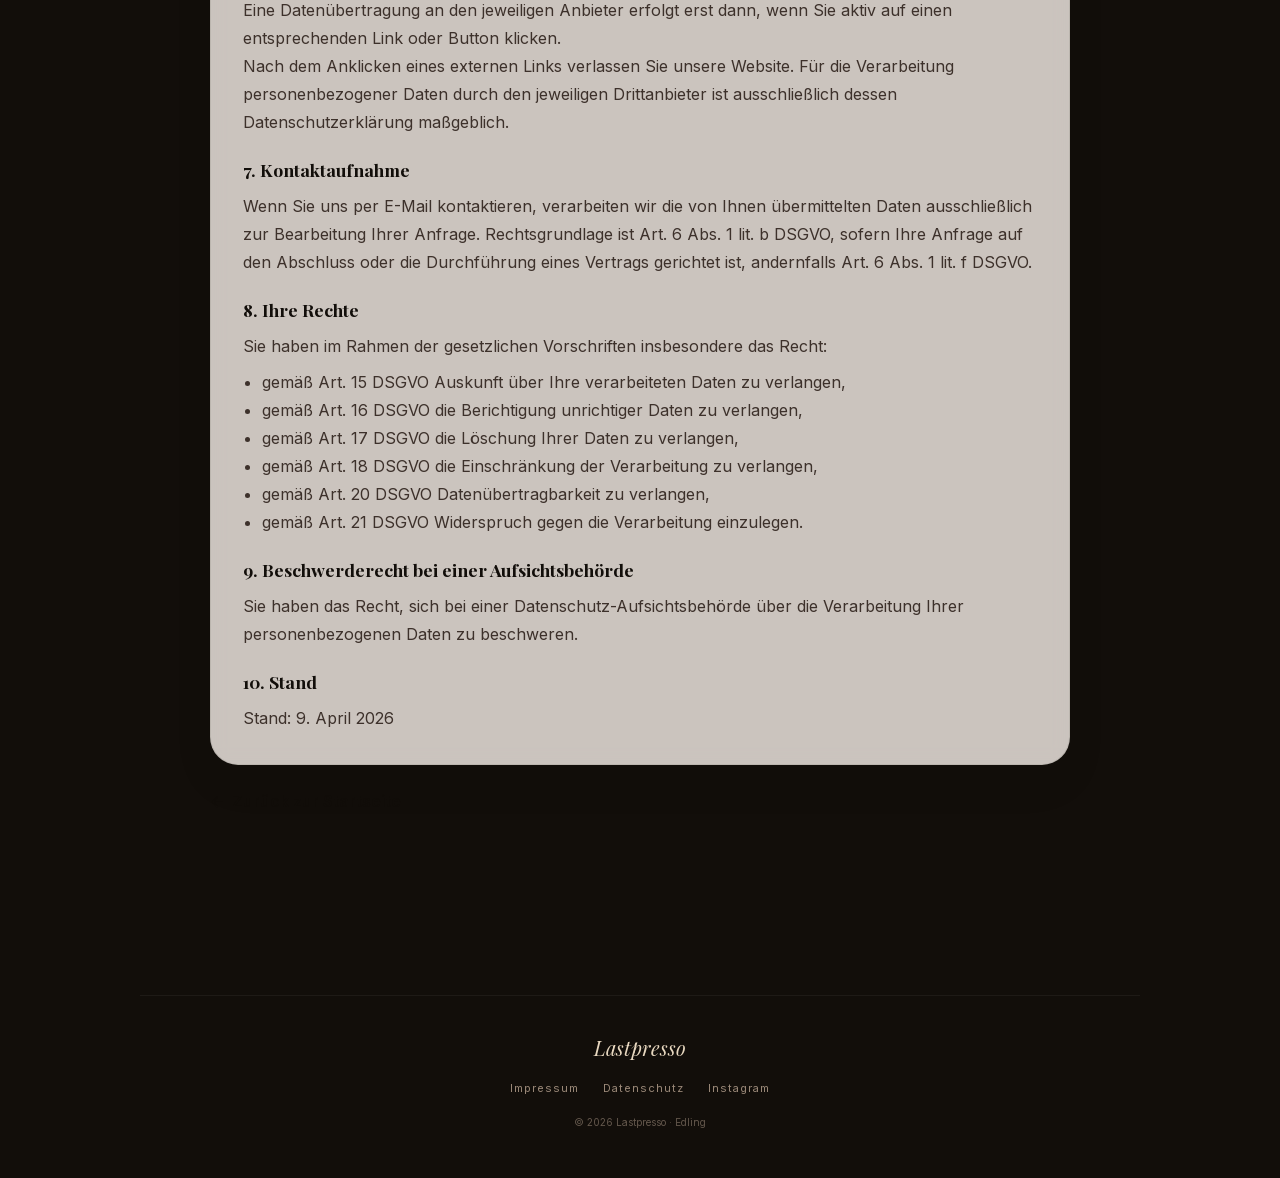
==== commit 739e3d57: "update: replace datenschutz with updated version from customer - New card-based layout matching impr" ====
--- a/datenschutz.html
+++ b/datenschutz.html
@@ -3,62 +3,100 @@
 <head>
   <meta charset="UTF-8">
   <meta name="viewport" content="width=device-width, initial-scale=1.0">
-  <meta name="robots" content="noindex, nofollow">
-  <title>Datenschutz – Lastpresso</title>
+  <meta name="description" content="Datenschutzerklärung von Lastpresso.">
+  <meta name="robots" content="index, follow">
+  <meta name="theme-color" content="#120e0a">
+
+  <title>Datenschutzerklärung – Lastpresso</title>
+
+  <link rel="canonical" href="https://lastpresso.de/datenschutz.html">
   <link rel="icon" type="image/png" href="assets/logo/beige.png">
+  <link rel="apple-touch-icon" href="assets/logo/beige.png">
   <link rel="stylesheet" href="css/styles.css">
+
   <style>
-    .legal-page {
-      min-height: 100vh;
-      padding: 120px 24px 80px;
-      max-width: 720px;
+    .legal-shell {
+      padding-top: 7rem;
+      padding-bottom: 5rem;
+    }
+
+    .legal-container {
+      width: min(100% - 2rem, 980px);
       margin: 0 auto;
     }
-    .legal-page h1 {
-      font-family: 'Playfair Display', serif;
-      font-size: 2.5rem;
-      color: var(--color-cream);
-      margin-bottom: 48px;
-    }
-    .legal-page h2 {
-      font-family: 'Playfair Display', serif;
-      font-size: 1.25rem;
-      color: var(--color-cream);
-      margin: 36px 0 12px;
-    }
-    .legal-page p,
-    .legal-page address {
-      font-family: 'Inter', sans-serif;
-      font-size: 0.95rem;
-      line-height: 1.8;
-      color: var(--color-text-secondary);
+
+    .legal-intro {
+      margin-bottom: 2rem;
+    }
+
+    .legal-card {
+      background: rgba(255, 248, 241, 0.78);
+      border: 1px solid rgba(18, 14, 10, 0.08);
+      border-radius: 28px;
+      padding: 2rem;
+      box-shadow: 0 18px 40px rgba(18, 14, 10, 0.07);
+      backdrop-filter: blur(10px);
+    }
+
+    .legal-card + .legal-card {
+      margin-top: 1.25rem;
+    }
+
+    .legal-title {
+      margin: 0 0 0.75rem 0;
+    }
+
+    .legal-card p,
+    .legal-card li,
+    .legal-card address {
+      line-height: 1.75;
+      color: #3d312b;
+    }
+
+    .legal-card h2 {
+      margin: 1.5rem 0 0.75rem;
+      font-size: 1.1rem;
+      color: #120e0a;
+    }
+
+    .legal-card h2:first-child {
+      margin-top: 0;
+    }
+
+    .legal-card a {
+      color: inherit;
+      text-underline-offset: 0.16em;
+    }
+
+    .legal-card address {
       font-style: normal;
     }
-    .legal-page ul {
-      font-family: 'Inter', sans-serif;
-      font-size: 0.95rem;
-      line-height: 1.8;
-      color: var(--color-text-secondary);
-      padding-left: 20px;
-      margin: 12px 0;
-    }
-    .legal-page a {
-      color: var(--color-matcha);
+
+    .legal-card ul {
+      padding-left: 1.2rem;
+      margin: 0.5rem 0 0;
+    }
+
+    .legal-back {
+      display: inline-flex;
+      align-items: center;
+      gap: 0.45rem;
+      margin-top: 1.5rem;
       text-decoration: none;
-    }
-    .legal-page a:hover {
-      text-decoration: underline;
-    }
-    .back-link {
-      display: inline-block;
-      margin-bottom: 48px;
-      font-family: 'Inter', sans-serif;
-      font-size: 0.9rem;
-      color: var(--color-matcha);
-      text-decoration: none;
-    }
-    .back-link:hover {
-      text-decoration: underline;
+      color: #120e0a;
+      font-weight: 600;
+    }
+
+    @media (max-width: 700px) {
+      .legal-shell {
+        padding-top: 6rem;
+        padding-bottom: 4rem;
+      }
+
+      .legal-card {
+        padding: 1.4rem;
+        border-radius: 22px;
+      }
     }
   </style>
 </head>
@@ -68,116 +106,140 @@
     <a class="nav-logo" href="index.html" aria-label="Lastpresso – Startseite">
       <img src="assets/logo/beige.png" alt="Lastpresso" class="nav-logo-img">
     </a>
+    <div class="nav-right">
+      <a class="nav-link" href="index.html#menu" data-de="Menü" data-en="Menu">Menü</a>
+      <a class="nav-link" href="index.html#about" data-de="Story" data-en="Story">Story</a>
+      <button class="lang-toggle" id="langToggle" aria-label="Switch language">DE</button>
+    </div>
   </nav>
 
-  <main class="legal-page">
-    <a class="back-link" href="index.html">← Zurück zur Startseite</a>
-
-    <h1>Datenschutzerklärung</h1>
-
-    <h2>1. Verantwortliche Stelle</h2>
-    <p>Verantwortlich für die Verarbeitung personenbezogener Daten auf dieser Website ist:</p>
-    <address>
-      Zara Nur Kara<br>
-      Hauptstraße 29<br>
-      83533 Edling<br>
-      E-Mail: <a href="mailto:info@lastpresso.de">info@lastpresso.de</a>
-    </address>
-
-    <h2>2. Allgemeines zur Datenverarbeitung</h2>
-    <p>
-      Wir nehmen den Schutz Ihrer persönlichen Daten sehr ernst und behandeln Ihre personenbezogenen
-      Daten vertraulich und entsprechend der gesetzlichen Datenschutzvorschriften sowie dieser
-      Datenschutzerklärung. Diese Website erhebt und verarbeitet personenbezogene Daten nur im
-      technisch notwendigen Umfang.
-    </p>
-
-    <h2>3. Hosting durch Netlify</h2>
-    <p>
-      Diese Website wird gehostet von Netlify, Inc., 512 2nd Street, Suite 200, San Francisco,
-      CA 94107, USA. Beim Aufruf unserer Website werden durch den Hosting-Anbieter automatisch
-      sogenannte Server-Logfiles erfasst. Diese enthalten:
-    </p>
-    <ul>
-      <li>IP-Adresse des anfragenden Geräts</li>
-      <li>Datum und Uhrzeit des Zugriffs</li>
-      <li>Name und URL der abgerufenen Datei</li>
-      <li>Website, von der der Zugriff erfolgte (Referrer)</li>
-      <li>Verwendeter Browser und ggf. das Betriebssystem</li>
-    </ul>
-    <p>
-      Die Verarbeitung dieser Daten erfolgt auf Grundlage von Art. 6 Abs. 1 lit. f DSGVO
-      (berechtigtes Interesse an der Sicherstellung des technischen Betriebs). Die Daten werden
-      nach 30 Tagen automatisch gelöscht. Netlify verarbeitet Ihre Daten ggf. in den USA.
-      Netlify ist nach dem EU-US Data Privacy Framework zertifiziert. Weitere Informationen
-      finden Sie in der Datenschutzerklärung von Netlify:
-      <a href="https://www.netlify.com/privacy/" target="_blank" rel="noopener noreferrer">https://www.netlify.com/privacy/</a>
-    </p>
-
-    <h2>4. Cookies</h2>
-    <p>
-      Diese Website setzt keine Tracking- oder Marketing-Cookies ein. Die Spracheinstellung
-      (Deutsch/Englisch) wird ausschließlich im Arbeitsspeicher Ihres Browsers gehalten und
-      beim Verlassen der Seite nicht gespeichert. Es werden keine Daten an Dritte weitergegeben.
-    </p>
-
-    <h2>5. Google Maps</h2>
-    <p>
-      Auf der Seite „Besuche uns" ist eine Karte von Google Maps eingebettet (Anbieter: Google
-      Ireland Limited, Gordon House, Barrow Street, Dublin 4, Irland). Beim Laden der Karte
-      wird Ihre IP-Adresse an Google übermittelt. Die Einbindung erfolgt auf Grundlage von
-      Art. 6 Abs. 1 lit. f DSGVO (berechtigtes Interesse an der Darstellung des Standorts).
-      Google kann die übermittelten Daten ggf. in den USA verarbeiten. Google LLC ist nach dem
-      EU-US Data Privacy Framework zertifiziert. Weitere Informationen finden Sie in der
-      Datenschutzerklärung von Google:
-      <a href="https://policies.google.com/privacy" target="_blank" rel="noopener noreferrer">https://policies.google.com/privacy</a>
-    </p>
-
-    <h2>6. Kontaktaufnahme per E-Mail</h2>
-    <p>
-      Wenn Sie uns per E-Mail kontaktieren, werden Ihre Angaben (E-Mail-Adresse, Inhalt der
-      Nachricht) zum Zweck der Bearbeitung der Anfrage und für den Fall von Anschlussfragen
-      gespeichert. Diese Daten geben wir nicht ohne Ihre Einwilligung weiter. Rechtsgrundlage
-      ist Art. 6 Abs. 1 lit. f DSGVO.
-    </p>
-
-    <h2>7. Ihre Rechte</h2>
-    <p>Sie haben gegenüber uns folgende Rechte bezüglich Ihrer personenbezogenen Daten:</p>
-    <ul>
-      <li>Recht auf Auskunft (Art. 15 DSGVO)</li>
-      <li>Recht auf Berichtigung (Art. 16 DSGVO)</li>
-      <li>Recht auf Löschung (Art. 17 DSGVO)</li>
-      <li>Recht auf Einschränkung der Verarbeitung (Art. 18 DSGVO)</li>
-      <li>Recht auf Datenübertragbarkeit (Art. 20 DSGVO)</li>
-      <li>Recht auf Widerspruch gegen die Verarbeitung (Art. 21 DSGVO)</li>
-    </ul>
-    <p>
-      Zur Ausübung Ihrer Rechte wenden Sie sich bitte an:
-      <a href="mailto:info@lastpresso.de">info@lastpresso.de</a>
-    </p>
-    <p>
-      Sie haben zudem das Recht, sich bei einer Datenschutz-Aufsichtsbehörde zu beschweren.
-      Die zuständige Aufsichtsbehörde für Bayern ist das Bayerische Landesamt für Datenschutzaufsicht
-      (BayLDA), Promenade 27, 91522 Ansbach.
-    </p>
-
-    <h2>8. Aktualität dieser Datenschutzerklärung</h2>
-    <p>
-      Diese Datenschutzerklärung ist aktuell gültig und hat den Stand April 2025. Durch die
-      Weiterentwicklung unserer Website kann es notwendig werden, diese Datenschutzerklärung
-      anzupassen.
-    </p>
+  <main class="legal-shell">
+    <section class="section legal-container">
+      <div class="legal-intro">
+        <p class="section-label" data-de="Rechtliches" data-en="Legal">Rechtliches</p>
+        <h1 class="section-title legal-title">
+          <span data-de="Unsere" data-en="Our">Unsere</span>
+          <em data-de="Datenschutzerklärung" data-en="Privacy Policy">Datenschutzerklärung</em>
+        </h1>
+        <p class="section-body" data-de="Hier erfährst du, welche personenbezogenen Daten beim Besuch unserer Website verarbeitet werden." data-en="Here you can learn which personal data may be processed when visiting our website.">
+          Hier erfährst du, welche personenbezogenen Daten beim Besuch unserer Website verarbeitet werden.
+        </p>
+      </div>
+
+      <div class="legal-card">
+        <h2>1. Verantwortlicher</h2>
+        <address>
+          <strong>Zara Nur Kara</strong><br>
+          Hauptstraße 29<br>
+          83533 Edling<br>
+          Deutschland<br>
+          E-Mail: <a href="mailto:lastpressocoffee@gmail.com">lastpressocoffee@gmail.com</a><br>
+          Telefon: <a href="tel:+4917631661965">0176 31661965</a>
+        </address>
+
+        <h2>2. Allgemeine Hinweise</h2>
+        <p>
+          Der Schutz Ihrer persönlichen Daten ist uns wichtig. Wir verarbeiten
+          personenbezogene Daten ausschließlich im Rahmen der gesetzlichen
+          Datenschutzvorschriften, insbesondere der Datenschutz-Grundverordnung (DSGVO).
+        </p>
+
+        <h2>3. Hosting</h2>
+        <p>
+          Diese Website wird über Netlify bereitgestellt. Beim Aufruf der Website
+          werden technisch erforderliche Daten verarbeitet, um die Website auszuliefern
+          und die Stabilität sowie Sicherheit des Betriebs zu gewährleisten.
+        </p>
+
+        <h2>4. Server-Logfiles</h2>
+        <p>
+          Beim Aufruf dieser Website können durch den Hosting-Anbieter automatisch
+          Informationen in sogenannten Server-Logfiles erfasst werden. Dies sind insbesondere:
+        </p>
+        <ul>
+          <li>IP-Adresse</li>
+          <li>Datum und Uhrzeit des Zugriffs</li>
+          <li>abgerufene Datei bzw. URL</li>
+          <li>übertragene Datenmenge</li>
+          <li>Browsertyp und Browserversion</li>
+          <li>verwendetes Betriebssystem</li>
+          <li>Referrer-URL</li>
+        </ul>
+        <p>
+          Die Verarbeitung dieser Daten erfolgt zur technischen Bereitstellung der Website
+          sowie zur Gewährleistung von Sicherheit und Stabilität auf Grundlage von
+          Art. 6 Abs. 1 lit. f DSGVO.
+        </p>
+
+        <h2>5. Cookies und Tracking</h2>
+        <p>
+          Auf dieser Website werden keine Cookies zu Analyse-, Marketing- oder
+          Trackingzwecken eingesetzt. Es kommen insbesondere keine Dienste wie
+          Google Analytics, Meta Pixel oder Google Tag Manager zum Einsatz.
+        </p>
+
+        <h2>6. Externe Links</h2>
+        <p>
+          Auf dieser Website sind externe Links zu Diensten von Drittanbietern eingebunden,
+          insbesondere zu Google Maps, Apple Karten und Instagram.
+        </p>
+        <p>
+          Beim bloßen Besuch dieser Website wird keine automatische Verbindung zu diesen
+          Diensten hergestellt. Eine Datenübertragung an den jeweiligen Anbieter erfolgt
+          erst dann, wenn Sie aktiv auf einen entsprechenden Link oder Button klicken.
+        </p>
+        <p>
+          Nach dem Anklicken eines externen Links verlassen Sie unsere Website. Für die
+          Verarbeitung personenbezogener Daten durch den jeweiligen Drittanbieter ist
+          ausschließlich dessen Datenschutzerklärung maßgeblich.
+        </p>
+
+        <h2>7. Kontaktaufnahme</h2>
+        <p>
+          Wenn Sie uns per E-Mail kontaktieren, verarbeiten wir die von Ihnen übermittelten
+          Daten ausschließlich zur Bearbeitung Ihrer Anfrage. Rechtsgrundlage ist Art. 6
+          Abs. 1 lit. b DSGVO, sofern Ihre Anfrage auf den Abschluss oder die Durchführung
+          eines Vertrags gerichtet ist, andernfalls Art. 6 Abs. 1 lit. f DSGVO.
+        </p>
+
+        <h2>8. Ihre Rechte</h2>
+        <p>Sie haben im Rahmen der gesetzlichen Vorschriften insbesondere das Recht:</p>
+        <ul>
+          <li>gemäß Art. 15 DSGVO Auskunft über Ihre verarbeiteten Daten zu verlangen,</li>
+          <li>gemäß Art. 16 DSGVO die Berichtigung unrichtiger Daten zu verlangen,</li>
+          <li>gemäß Art. 17 DSGVO die Löschung Ihrer Daten zu verlangen,</li>
+          <li>gemäß Art. 18 DSGVO die Einschränkung der Verarbeitung zu verlangen,</li>
+          <li>gemäß Art. 20 DSGVO Datenübertragbarkeit zu verlangen,</li>
+          <li>gemäß Art. 21 DSGVO Widerspruch gegen die Verarbeitung einzulegen.</li>
+        </ul>
+
+        <h2>9. Beschwerderecht bei einer Aufsichtsbehörde</h2>
+        <p>
+          Sie haben das Recht, sich bei einer Datenschutz-Aufsichtsbehörde über die
+          Verarbeitung Ihrer personenbezogenen Daten zu beschweren.
+        </p>
+
+        <h2>10. Stand</h2>
+        <p>Stand: 9. April 2026</p>
+      </div>
+
+      <a class="legal-back" href="index.html">
+        <span aria-hidden="true">←</span>
+        <span data-de="Zurück zur Startseite" data-en="Back to home">Zurück zur Startseite</span>
+      </a>
+    </section>
   </main>
 
   <footer class="footer">
     <p class="footer-logo">Lastpresso</p>
     <nav class="footer-links" aria-label="Footer Navigation">
-      <a class="footer-link" href="impressum.html">Impressum</a>
-      <a class="footer-link" href="datenschutz.html">Datenschutz</a>
-      <a class="footer-link" href="https://instagram.com/cafelastpresso" target="_blank" rel="noopener">Instagram</a>
+      <a class="footer-link" href="impressum.html" data-de="Impressum" data-en="Imprint">Impressum</a>
+      <a class="footer-link" href="datenschutz.html" data-de="Datenschutz" data-en="Privacy">Datenschutz</a>
+      <a class="footer-link" href="https://instagram.com/cafelastpresso" target="_blank" rel="noopener noreferrer">Instagram</a>
     </nav>
     <p class="footer-copy">© 2026 Lastpresso · Edling</p>
   </footer>
 
+  <script src="js/main.js"></script>
 </body>
 </html>
--- a/css/styles.css
+++ b/css/styles.css
@@ -460,11 +460,36 @@
 .drink-color--strawberry { background: linear-gradient(135deg, #c04060, #e07090); }
 .drink-color--brown { background: linear-gradient(135deg, #8a5a2a, #c4944a); }
 .drink-color--caramel { background: linear-gradient(135deg, #b06010, #e0a040); }
+.drink-color--banana { background: linear-gradient(135deg, #b09010, #e0c840); }
 
 .drink-name { font-size: 14px; font-weight: 600; color: var(--text-primary); }
 .drink-size { display: inline-block; font-size: 10px; font-weight: 700; color: var(--bg); background: var(--text-muted); border-radius: 3px; padding: 1px 5px; margin-left: 4px; vertical-align: middle; letter-spacing: 0.05em; }
 .drink-desc { font-size: 11px; color: var(--text-muted); margin-top: 3px; }
 .drink-price { margin-left: auto; font-size: 14px; color: var(--text-primary); font-weight: 500; flex-shrink: 0; }
+
+/* ===== MATCHA CUSTOMIZING ===== */
+.customize-steps {
+  display: flex;
+  flex-direction: column;
+  gap: 12px;
+  margin-top: 24px;
+}
+
+.customize-step {
+  display: flex;
+  align-items: center;
+  gap: 16px;
+  padding: 16px;
+  background: var(--surface);
+  border: 1px solid var(--border);
+  border-radius: var(--radius-md);
+  transition: border-color 0.2s;
+}
+.customize-step:hover { border-color: var(--border-hover); }
+
+.customize-step-icon { font-size: 22px; flex-shrink: 0; }
+.customize-step-title { font-size: 14px; font-weight: 600; color: var(--text-primary); }
+.customize-step-desc { font-size: 11px; color: var(--text-muted); margin-top: 3px; }
 
 /* ===== HOURS & LOCATION ===== */
 .hours-grid {
@@ -504,20 +529,60 @@
   color: var(--text-primary);
 }
 
-.map-container { margin-top: 20px; }
-.map-iframe {
+.location-block {
+  margin-top: 20px;
+  padding: 24px 20px;
+  background: var(--surface);
+  border: 1px solid var(--border);
+  border-radius: var(--radius-lg);
+  display: flex;
+  flex-direction: column;
+  align-items: center;
+  gap: 20px;
+  text-align: center;
+}
+
+.location-address {
+  font-size: 15px;
+  font-weight: 600;
+  color: var(--text-primary);
+  letter-spacing: 0.2px;
+}
+
+.location-actions {
+  display: flex;
+  flex-direction: row;
+  gap: 10px;
   width: 100%;
-  height: 200px;
-  border: none;
-  border-radius: var(--radius-md);
-  filter: grayscale(0.7) invert(0.9) hue-rotate(180deg);
-}
-.map-address {
-  margin-top: 10px;
-  font-size: 12px;
-  color: var(--text-muted);
-  text-align: center;
-}
+}
+
+.location-btn {
+  display: flex;
+  align-items: flex-end;
+  justify-content: center;
+  gap: 6px;
+  padding: 14px 16px;
+  border-radius: var(--radius-sm);
+  font-size: 13px;
+  font-weight: 600;
+  letter-spacing: 0.3px;
+  transition: opacity 0.2s, transform 0.15s;
+  flex: 1;
+  background: #ffffff;
+  color: #111111;
+}
+.location-btn:hover { opacity: 0.85; transform: translateY(-1px); }
+.location-btn:active { transform: translateY(0); }
+
+.location-btn-icon {
+  width: 18px;
+  height: 18px;
+  flex-shrink: 0;
+}
+.location-btn-icon path { fill: #111111; }
+
+.location-btn--google {}
+.location-btn--apple {}
 
 /* ===== TESTIMONIALS ===== */
 .google-badge {
@@ -755,8 +820,6 @@
   .testimonials-grid { grid-template-columns: 1fr 1fr 1fr; }
   .testimonial-card:last-child { grid-column: auto; }
 
-  /* Map taller */
-  .map-iframe { height: 280px; }
 }
 
 /* Desktop groß: 1200px+ */
